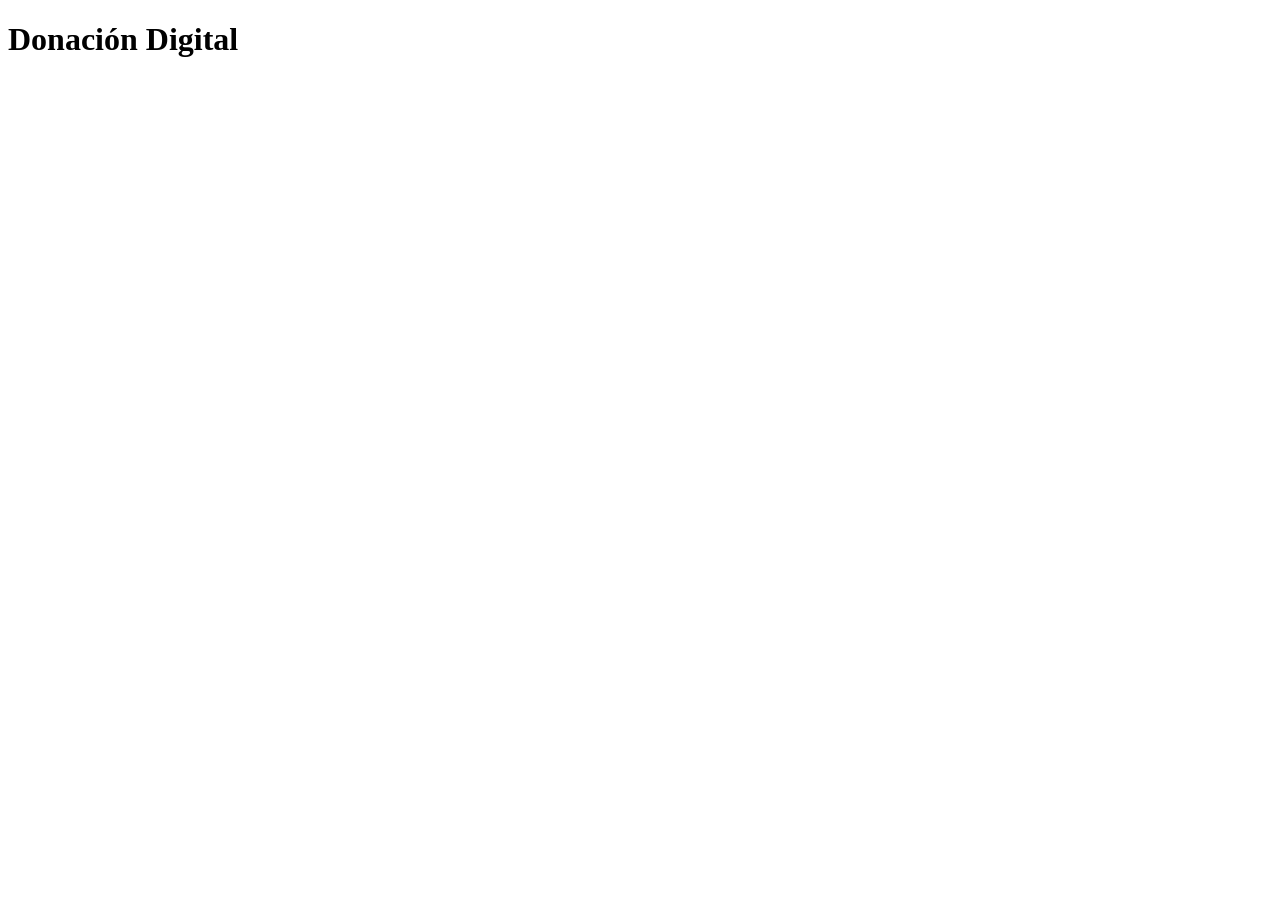
==== index.html @ e1405734 "Crear estructura inicial de carpetas y archivos" ====
<!DOCTYPE html>
<html lang="es">
<head>
    <meta charset="UTF-8">
    <meta name="viewport" content="width=device-width, initial-scale=1.0">
    <title>Donación Digital</title>
    <link rel="stylesheet" href="css/styles.css">
</head>
<body>
    <h1>Donación Digital</h1>
</body>
</html>
---- css/styles.css ----
/* styles.css */
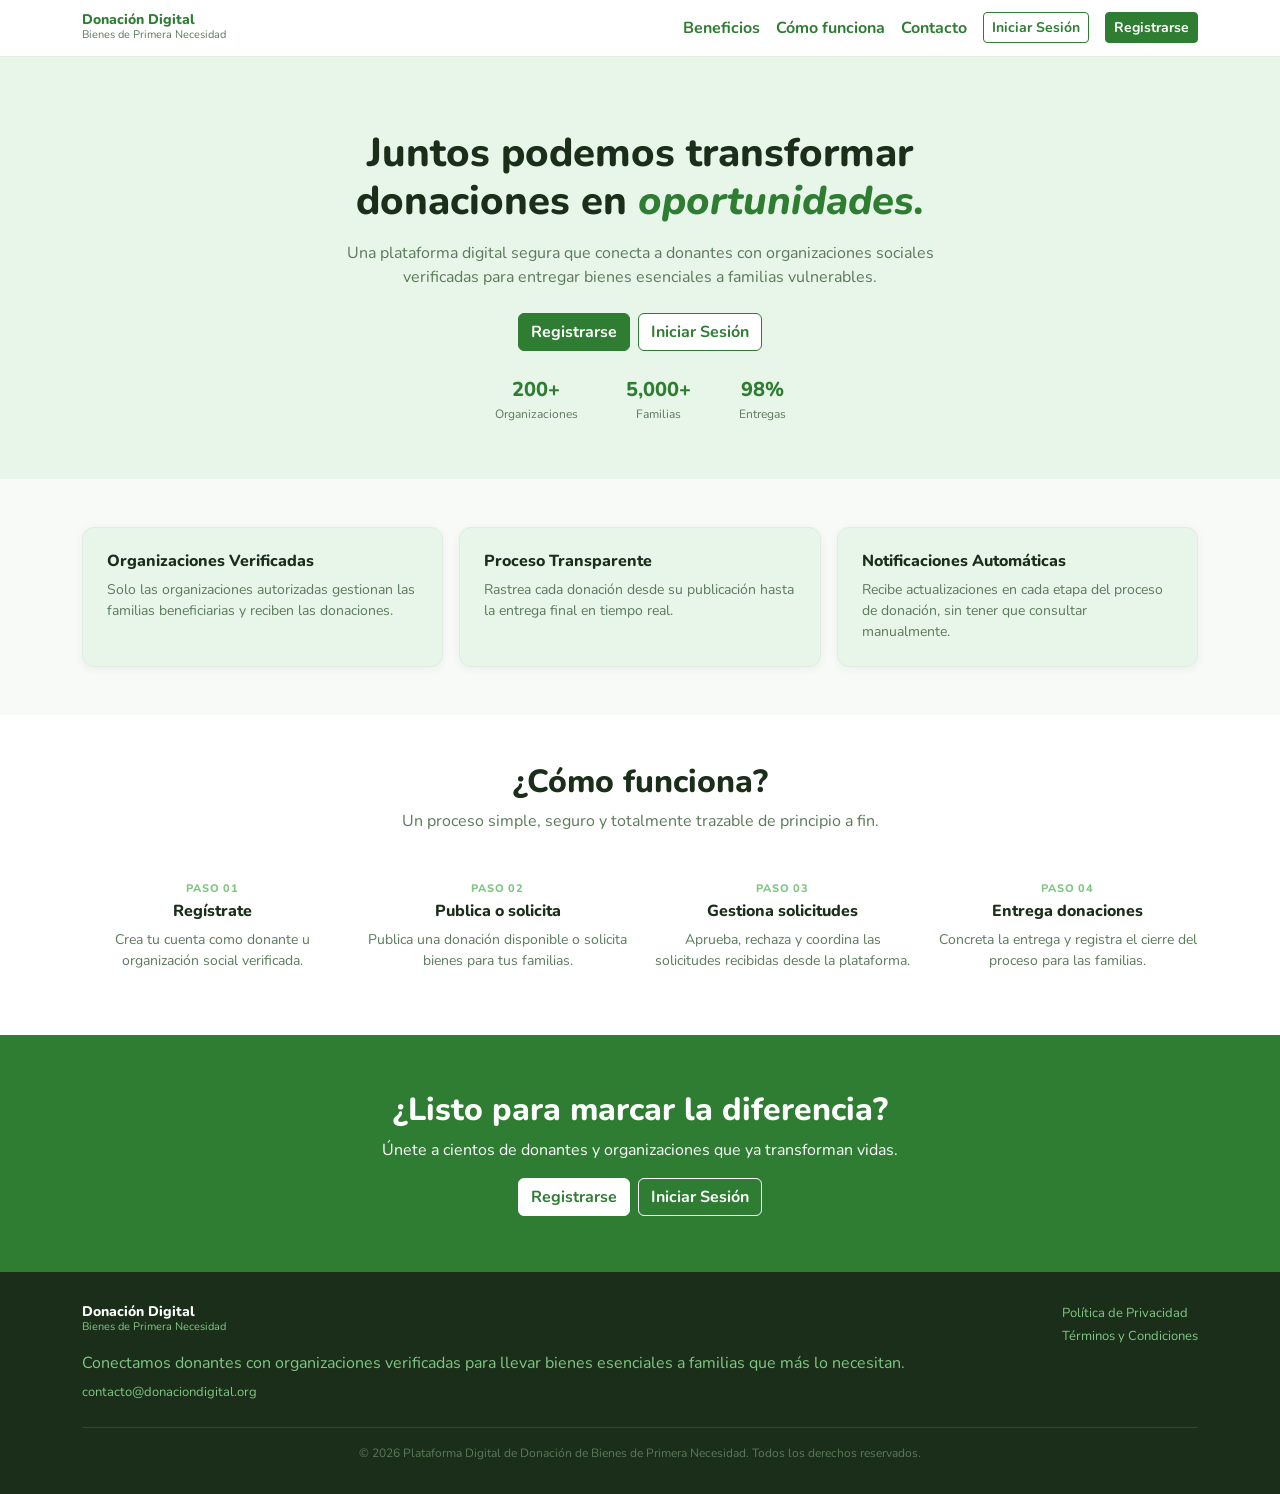
==== commit 538c2d95: "Página de inicio" ====
--- a/index.html
+++ b/index.html
@@ -1,12 +1,199 @@
 <!DOCTYPE html>
 <html lang="es">
+
 <head>
     <meta charset="UTF-8">
     <meta name="viewport" content="width=device-width, initial-scale=1.0">
-    <title>Donación Digital</title>
+    <title>Donación Digital - Plataforma de Donación de Bienes de Primera Necesidad</title>
+    <link href="https://cdn.jsdelivr.net/npm/bootstrap@5.3.8/dist/css/bootstrap.min.css" rel="stylesheet">
     <link rel="stylesheet" href="css/styles.css">
+    <link rel="stylesheet" href="css/inicio.css">
 </head>
+
 <body>
-    <h1>Donación Digital</h1>
+
+    <header class="encabezado">
+        <div class="container encabezado-contenido">
+            <a href="index.html" class="logo">
+                <span>
+                    <span class="logo-titulo">Donación Digital</span>
+                    <span class="logo-subtitulo">Bienes de Primera Necesidad</span>
+                </span>
+            </a>
+
+            <nav>
+                <ul class="menu">
+                    <li><a href="#beneficios">Beneficios</a></li>
+                    <li><a href="#como-funciona">Cómo funciona</a></li>
+                    <li><a href="#contacto">Contacto</a></li>
+                    <li><a href="pages/login.html" class="btn btn-donacion-borde btn-sm">Iniciar Sesión</a></li>
+                    <li><a href="pages/registro.html" class="btn btn-donacion btn-sm">Registrarse</a></li>
+                </ul>
+            </nav>
+        </div>
+    </header>
+
+    <main>
+
+
+        <section class="portada text-center">
+            <div class="container">
+                <h1 class="portada-titulo">
+                    Juntos podemos transformar donaciones en
+                    <span class="resaltado">oportunidades.</span>
+                </h1>
+
+                <p class="portada-texto texto-secundario">
+                    Una plataforma digital segura que conecta a donantes con organizaciones
+                    sociales verificadas para entregar bienes esenciales a familias vulnerables.
+                </p>
+
+                <div class="d-flex justify-content-center gap-2 mb-4">
+                    <a href="pages/registro.html" class="btn btn-donacion">Registrarse</a>
+                    <a href="pages/login.html" class="btn btn-donacion-borde">Iniciar Sesión</a>
+                </div>
+
+                <div class="d-flex justify-content-center gap-5">
+                    <div>
+                        <span class="estadistica-numero">200+</span>
+                        <span class="estadistica-texto">Organizaciones</span>
+                    </div>
+                    <div>
+                        <span class="estadistica-numero">5,000+</span>
+                        <span class="estadistica-texto">Familias</span>
+                    </div>
+                    <div>
+                        <span class="estadistica-numero">98%</span>
+                        <span class="estadistica-texto">Entregas</span>
+                    </div>
+                </div>
+            </div>
+        </section>
+
+   
+        <section id="beneficios" class="py-5">
+            <div class="container">
+                <div class="row g-3">
+
+                    <div class="col-md-4">
+                        <div class="card card-beneficio h-100">
+                            <div class="card-body p-4">
+                                <h3 class="titulo-item">Organizaciones Verificadas</h3>
+                                <p class="texto-secundario small mb-0">
+                                    Solo las organizaciones autorizadas gestionan las familias beneficiarias y reciben las donaciones.
+                                </p>
+                            </div>
+                        </div>
+                    </div>
+
+                    <div class="col-md-4">
+                        <div class="card card-beneficio h-100">
+                            <div class="card-body p-4">
+                                <h3 class="titulo-item">Proceso Transparente</h3>
+                                <p class="texto-secundario small mb-0">
+                                    Rastrea cada donación desde su publicación hasta la entrega final en tiempo real.
+                                </p>
+                            </div>
+                        </div>
+                    </div>
+
+                    <div class="col-md-4">
+                        <div class="card card-beneficio h-100">
+                            <div class="card-body p-4">
+                                <h3 class="titulo-item">Notificaciones Automáticas</h3>
+                                <p class="texto-secundario small mb-0">
+                                    Recibe actualizaciones en cada etapa del proceso de donación, sin tener que consultar manualmente.
+                                </p>
+                            </div>
+                        </div>
+                    </div>
+
+                </div>
+            </div>
+        </section>
+
+   
+        <section id="como-funciona" class="py-5 bg-white text-center">
+            <div class="container">
+                <h2>¿Cómo funciona?</h2>
+                <p class="texto-secundario mb-5">Un proceso simple, seguro y totalmente trazable de principio a fin.</p>
+
+                <div class="row g-4">
+
+                    <div class="col-md-3">
+                        <span class="paso-numero">Paso 01</span>
+                        <h3 class="titulo-item">Regístrate</h3>
+                        <p class="texto-secundario small">Crea tu cuenta como donante u organización social verificada.</p>
+                    </div>
+
+                    <div class="col-md-3">
+                        <span class="paso-numero">Paso 02</span>
+                        <h3 class="titulo-item">Publica o solicita</h3>
+                        <p class="texto-secundario small">Publica una donación disponible o solicita bienes para tus familias.</p>
+                    </div>
+
+                    <div class="col-md-3">
+                        <span class="paso-numero">Paso 03</span>
+                        <h3 class="titulo-item">Gestiona solicitudes</h3>
+                        <p class="texto-secundario small">Aprueba, rechaza y coordina las solicitudes recibidas desde la plataforma.</p>
+                    </div>
+
+                    <div class="col-md-3">
+                        <span class="paso-numero">Paso 04</span>
+                        <h3 class="titulo-item">Entrega donaciones</h3>
+                        <p class="texto-secundario small">Concreta la entrega y registra el cierre del proceso para las familias.</p>
+                    </div>
+
+                </div>
+            </div>
+        </section>
+
+  
+        <section class="llamado-accion text-center">
+            <div class="container">
+                <h2>¿Listo para marcar la diferencia?</h2>
+                <p>Únete a cientos de donantes y organizaciones que ya transforman vidas.</p>
+
+                <div class="d-flex justify-content-center gap-2">
+                    <a href="pages/registro.html" class="btn btn-blanco">Registrarse</a>
+                    <a href="pages/login.html" class="btn btn-blanco-borde">Iniciar Sesión</a>
+                </div>
+            </div>
+        </section>
+
+    </main>
+
+  
+    <footer class="footer mt-0" id="contacto">
+        <div class="container">
+            <div class="d-flex justify-content-between flex-wrap gap-3">
+
+                <div>
+                    <div class="logo">
+                        <span>
+                            <span class="logo-titulo">Donación Digital</span>
+                            <span class="logo-subtitulo">Bienes de Primera Necesidad</span>
+                        </span>
+                    </div>
+                    <p class="mt-3 mb-1">
+                        Conectamos donantes con organizaciones verificadas para llevar bienes esenciales a familias que más lo necesitan.
+                    </p>
+                    <a href="mailto:contacto@donaciondigital.org">contacto@donaciondigital.org</a>
+                </div>
+
+                <div class="d-flex flex-column gap-1">
+                    <a href="#">Política de Privacidad</a>
+                    <a href="#">Términos y Condiciones</a>
+                </div>
+
+            </div>
+
+            <p class="footer-copyright">
+                © 2026 Plataforma Digital de Donación de Bienes de Primera Necesidad. Todos los derechos reservados.
+            </p>
+        </div>
+    </footer>
+
 </body>
+
 </html>
--- a/css/styles.css
+++ b/css/styles.css
@@ -1 +1,318 @@
-/* styles.css */
+
+/* tipografia */
+@import url('https://fonts.googleapis.com/css2?family=Nunito:wght@400;600;700;800&display=swap');
+
+/* paleta de colores */
+
+:root {
+    --verde-principal: #2E7D32;
+    --verde-oscuro: #1A2E1A;
+    --verde-titulo: #2A4A2A;
+    --verde-medio: #66BB6A;
+    --verde-claro: #81C784;
+    --verde-suave: #A5D6A7;
+    --verde-fondo: #E8F5E9;
+    --texto-secundario: #5A7A5A;
+    --texto-suave: #6B8A6B;
+    --borde: #E2EDE2;
+    --fondo: #F8FAF8;
+    --rojo: #C62828;
+    --naranja: #E65100;
+}
+
+/* base */
+
+body {
+    font-family: 'Nunito', sans-serif;
+    background-color: var(--fondo);
+    color: var(--verde-oscuro);
+    display: flex;
+    flex-direction: column;
+    min-height: 100vh;
+}
+
+main {
+    flex: 1;
+}
+
+h1, h2, h3, h4, h5 {
+    font-weight: 800;
+    color: var(--verde-oscuro);
+}
+
+a {
+    color: var(--verde-principal);
+    font-weight: 700;
+    text-decoration: none;
+}
+
+a:hover {
+    color: var(--verde-titulo);
+    text-decoration: underline;
+}
+
+.texto-secundario {
+    color: var(--texto-secundario);
+}
+
+/* encabezado */
+
+.encabezado {
+    background-color: white;
+    border-bottom: 1px solid var(--borde);
+    padding: 12px 0;
+}
+
+.encabezado-contenido {
+    display: flex;
+    justify-content: space-between;
+    align-items: center;
+    flex-wrap: wrap;
+    gap: 8px;
+}
+
+.logo {
+    display: flex;
+    align-items: center;
+    gap: 10px;
+}
+
+.logo:hover {
+    text-decoration: none;
+}
+
+.logo-icono {
+    width: 36px;
+    height: 36px;
+    background-color: var(--verde-principal);
+    color: white;
+    border-radius: 8px;
+    display: flex;
+    align-items: center;
+    justify-content: center;
+    font-weight: 800;
+}
+
+.logo-titulo {
+    display: block;
+    font-size: 14px;
+    font-weight: 800;
+    color: var(--verde-principal);
+    line-height: 1.1;
+}
+
+.logo-subtitulo {
+    display: block;
+    font-size: 11px;
+    font-weight: 400;
+    color: var(--texto-secundario);
+}
+
+.menu {
+    display: flex;
+    align-items: center;
+    flex-wrap: wrap;
+    gap: 16px;
+    list-style: none;
+    margin: 0;
+    padding: 0;
+}
+
+/* botones (junto a btn de Bootstrap) */
+
+.btn-donacion {
+    --bs-btn-color: white;
+    --bs-btn-bg: var(--verde-principal);
+    --bs-btn-border-color: var(--verde-principal);
+    --bs-btn-hover-color: white;
+    --bs-btn-hover-bg: var(--verde-titulo);
+    --bs-btn-hover-border-color: var(--verde-titulo);
+    --bs-btn-active-color: white;
+    --bs-btn-active-bg: var(--verde-titulo);
+    --bs-btn-active-border-color: var(--verde-titulo);
+    --bs-btn-disabled-color: white;
+    --bs-btn-disabled-bg: var(--verde-claro);
+    --bs-btn-disabled-border-color: var(--verde-claro);
+    font-weight: 700;
+}
+
+.btn-donacion-borde {
+    --bs-btn-color: var(--verde-principal);
+    --bs-btn-bg: white;
+    --bs-btn-border-color: var(--verde-principal);
+    --bs-btn-hover-color: var(--verde-principal);
+    --bs-btn-hover-bg: var(--verde-fondo);
+    --bs-btn-hover-border-color: var(--verde-principal);
+    --bs-btn-active-color: var(--verde-principal);
+    --bs-btn-active-bg: var(--verde-fondo);
+    --bs-btn-active-border-color: var(--verde-principal);
+    font-weight: 700;
+}
+
+/* cards (el espacio interno lo da card-body de Bootstrap) */
+
+.card {
+    border: 1px solid var(--borde);
+    border-radius: 12px;
+    box-shadow: 0 2px 8px rgba(26, 46, 26, 0.06);
+}
+
+.card-formulario {
+    max-width: 520px;
+    margin-left: auto;
+    margin-right: auto;
+}
+
+/* formularios */
+
+.form-label {
+    font-weight: 700;
+    font-size: 14px;
+}
+
+.form-control {
+    background-color: var(--fondo);
+    border: 1px solid var(--borde);
+    border-radius: 8px;
+}
+
+.form-control:focus {
+    background-color: white;
+    border-color: var(--verde-principal);
+    box-shadow: 0 0 0 0.2rem rgba(46, 125, 50, 0.2);
+}
+
+.form-text {
+    color: var(--texto-suave);
+}
+
+.form-check-input:checked {
+    background-color: var(--verde-principal);
+    border-color: var(--verde-principal);
+}
+
+.form-check-input:focus {
+    border-color: var(--verde-principal);
+    box-shadow: 0 0 0 0.2rem rgba(46, 125, 50, 0.2);
+}
+
+.titulo-seccion {
+    border-left: 3px solid var(--verde-principal);
+    padding-left: 8px;
+    font-size: 12px;
+    font-weight: 800;
+    letter-spacing: 0.05em;
+    text-transform: uppercase;
+    color: var(--verde-principal);
+}
+
+/* validaciones */
+
+.input-error {
+    border-color: var(--rojo);
+}
+
+.input-error:focus {
+    border-color: var(--rojo);
+    box-shadow: 0 0 0 0.2rem rgba(198, 40, 40, 0.2);
+}
+
+.mensaje-error {
+    display: block;
+    color: var(--rojo);
+    font-size: 13px;
+    margin-top: 4px;
+}
+
+.mensaje-error:empty {
+    display: none;
+}
+
+/* alerts */
+
+.alert-error {
+    background-color: #FDECEA;
+    border: 1px solid #F5C6C6;
+    color: var(--rojo);
+    border-radius: 8px;
+    padding: 12px;
+}
+
+.alert-aviso {
+    background-color: #FFF3E0;
+    border: 1px solid #FFCC80;
+    color: var(--naranja);
+    border-radius: 8px;
+    padding: 12px;
+}
+
+.alert-exito {
+    background-color: var(--verde-fondo);
+    border: 1px solid var(--verde-suave);
+    color: var(--verde-principal);
+    border-radius: 8px;
+    padding: 12px;
+}
+
+/* selector de tipo de usuario (registro) */
+
+.tipo-usuario {
+    background-color: white;
+    border: 1px solid var(--borde);
+    border-radius: 10px;
+    padding: 14px;
+    cursor: pointer;
+    height: 100%;
+}
+
+.tipo-usuario:hover {
+    border-color: var(--verde-medio);
+}
+
+.tipo-usuario.activo {
+    background-color: var(--verde-fondo);
+    border: 2px solid var(--verde-principal);
+}
+
+.tipo-usuario h3 {
+    font-size: 14px;
+    margin-bottom: 4px;
+}
+
+.tipo-usuario p {
+    font-size: 12px;
+    color: var(--texto-secundario);
+    margin: 0;
+}
+
+/* footer */
+
+.footer {
+    background-color: var(--verde-oscuro);
+    color: var(--verde-claro);
+    padding: 32px 0 16px 0;
+    margin-top: 48px;
+}
+
+.footer .logo-titulo {
+    color: white;
+}
+
+.footer .logo-subtitulo {
+    color: var(--verde-claro);
+}
+
+.footer a {
+    color: var(--verde-claro);
+    font-size: 13px;
+    font-weight: 400;
+}
+
+.footer-copyright {
+    border-top: 1px solid var(--verde-titulo);
+    margin-top: 24px;
+    padding-top: 16px;
+    text-align: center;
+    font-size: 12px;
+    color: var(--texto-secundario);
+}
--- a/css/inicio.css
+++ b/css/inicio.css
@@ -0,0 +1,87 @@
+.portada {
+    padding: 72px 0 56px 0;
+    background-color: var(--verde-fondo);
+}
+
+.portada-titulo {
+    font-size: 40px;
+    max-width: 700px;
+    margin-left: auto;
+    margin-right: auto;
+}
+
+.resaltado {
+    color: var(--verde-principal);
+    font-style: italic;
+}
+
+.portada-texto {
+    max-width: 600px;
+    margin: 16px auto 24px auto;
+}
+
+.estadistica-numero {
+    display: block;
+    font-size: 20px;
+    font-weight: 800;
+    color: var(--verde-principal);
+}
+
+.estadistica-texto {
+    display: block;
+    font-size: 12px;
+    color: var(--texto-secundario);
+}
+
+
+.titulo-item {
+    font-size: 16px;
+    font-weight: 800;
+}
+
+
+.card-beneficio {
+    background-color: var(--verde-fondo);
+}
+
+
+.paso-numero {
+    display: block;
+    font-size: 11px;
+    font-weight: 800;
+    letter-spacing: 0.08em;
+    text-transform: uppercase;
+    color: var(--verde-claro);
+    margin-bottom: 4px;
+}
+
+
+.llamado-accion {
+    background-color: var(--verde-principal);
+    color: white;
+    padding: 56px 0;
+}
+
+.llamado-accion h2 {
+    color: white;
+}
+
+.btn-blanco {
+    --bs-btn-color: var(--verde-principal);
+    --bs-btn-bg: white;
+    --bs-btn-border-color: white;
+    --bs-btn-hover-color: var(--verde-principal);
+    --bs-btn-hover-bg: var(--verde-fondo);
+    --bs-btn-hover-border-color: var(--verde-fondo);
+    font-weight: 700;
+}
+
+.btn-blanco-borde {
+    --bs-btn-color: white;
+    --bs-btn-bg: transparent;
+    --bs-btn-border-color: white;
+    --bs-btn-hover-color: var(--verde-principal);
+    --bs-btn-hover-bg: white;
+    --bs-btn-hover-border-color: white;
+    font-weight: 700;
+}
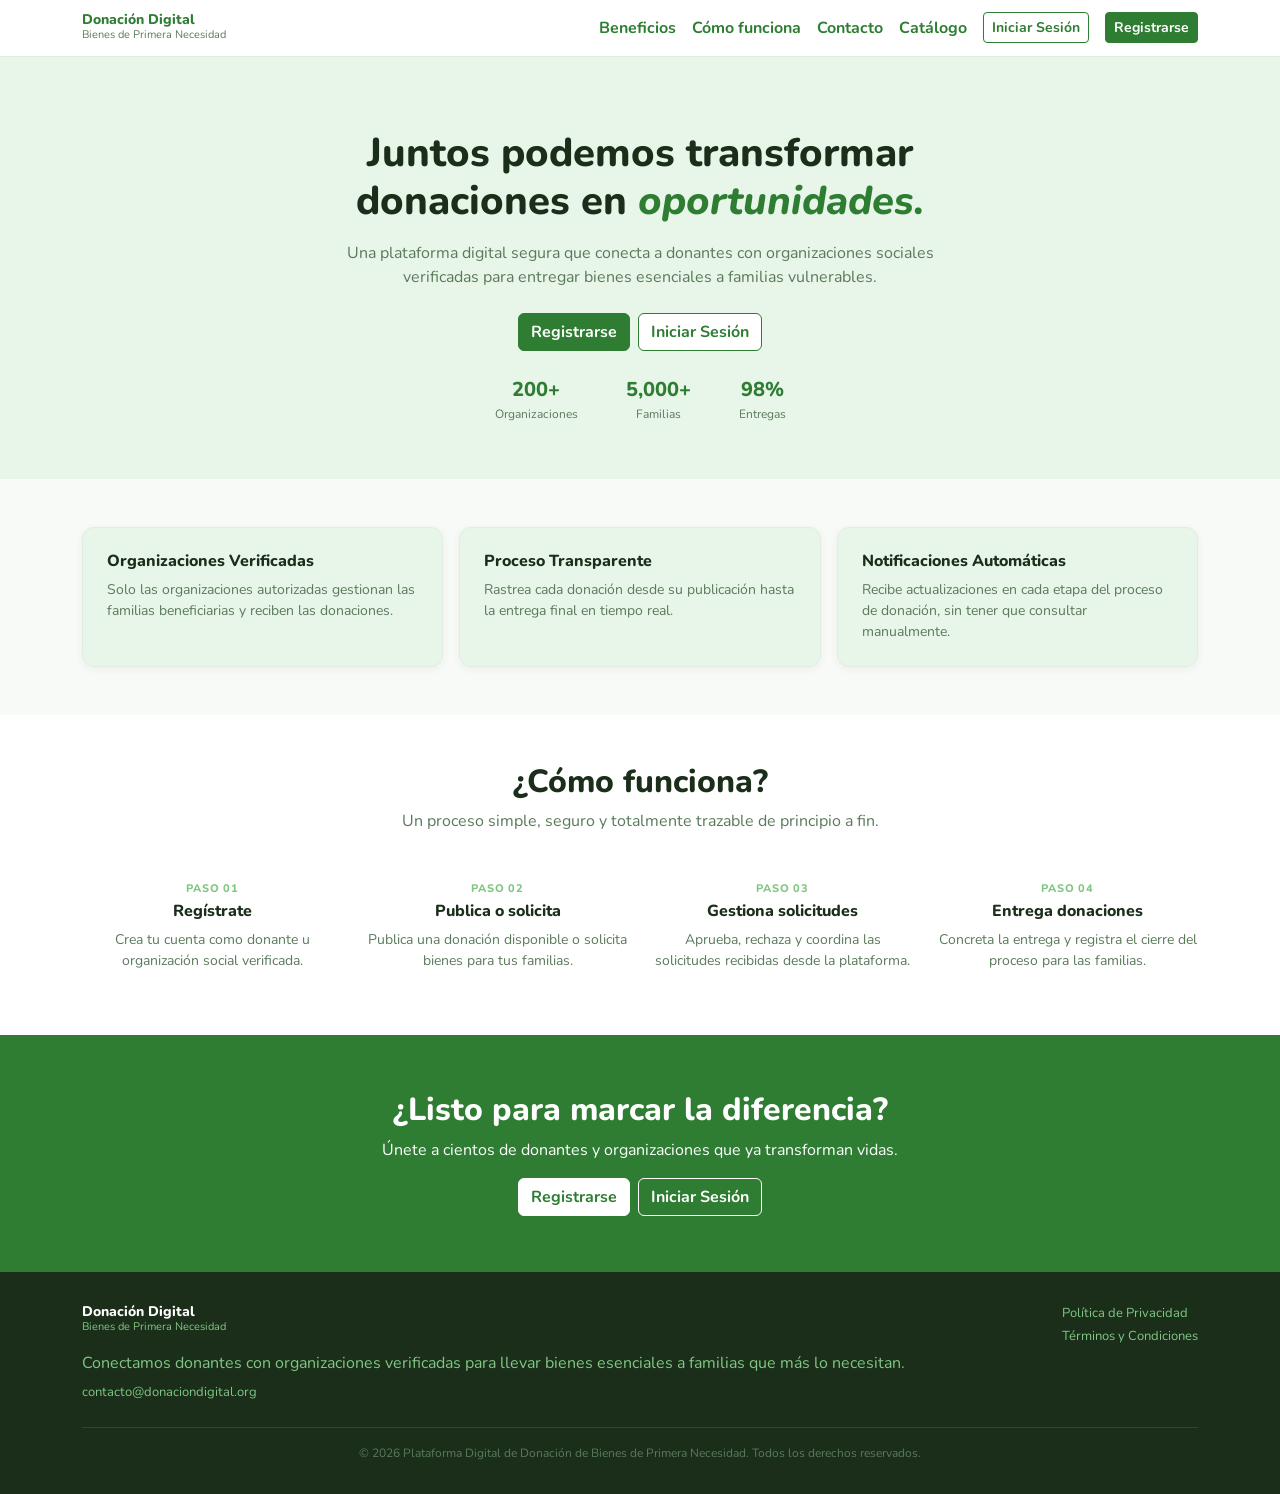
==== commit 75cdb72b: "README con integrantes, mapa del sitio y cómo ejecutarlo; enlace al catálogo desde el inicio" ====
--- a/index.html
+++ b/index.html
@@ -26,6 +26,7 @@
                     <li><a href="#beneficios">Beneficios</a></li>
                     <li><a href="#como-funciona">Cómo funciona</a></li>
                     <li><a href="#contacto">Contacto</a></li>
+                    <li><a href="pages/catalogo.html">Catálogo</a></li>
                     <li><a href="pages/login.html" class="btn btn-donacion-borde btn-sm">Iniciar Sesión</a></li>
                     <li><a href="pages/registro.html" class="btn btn-donacion btn-sm">Registrarse</a></li>
                 </ul>
